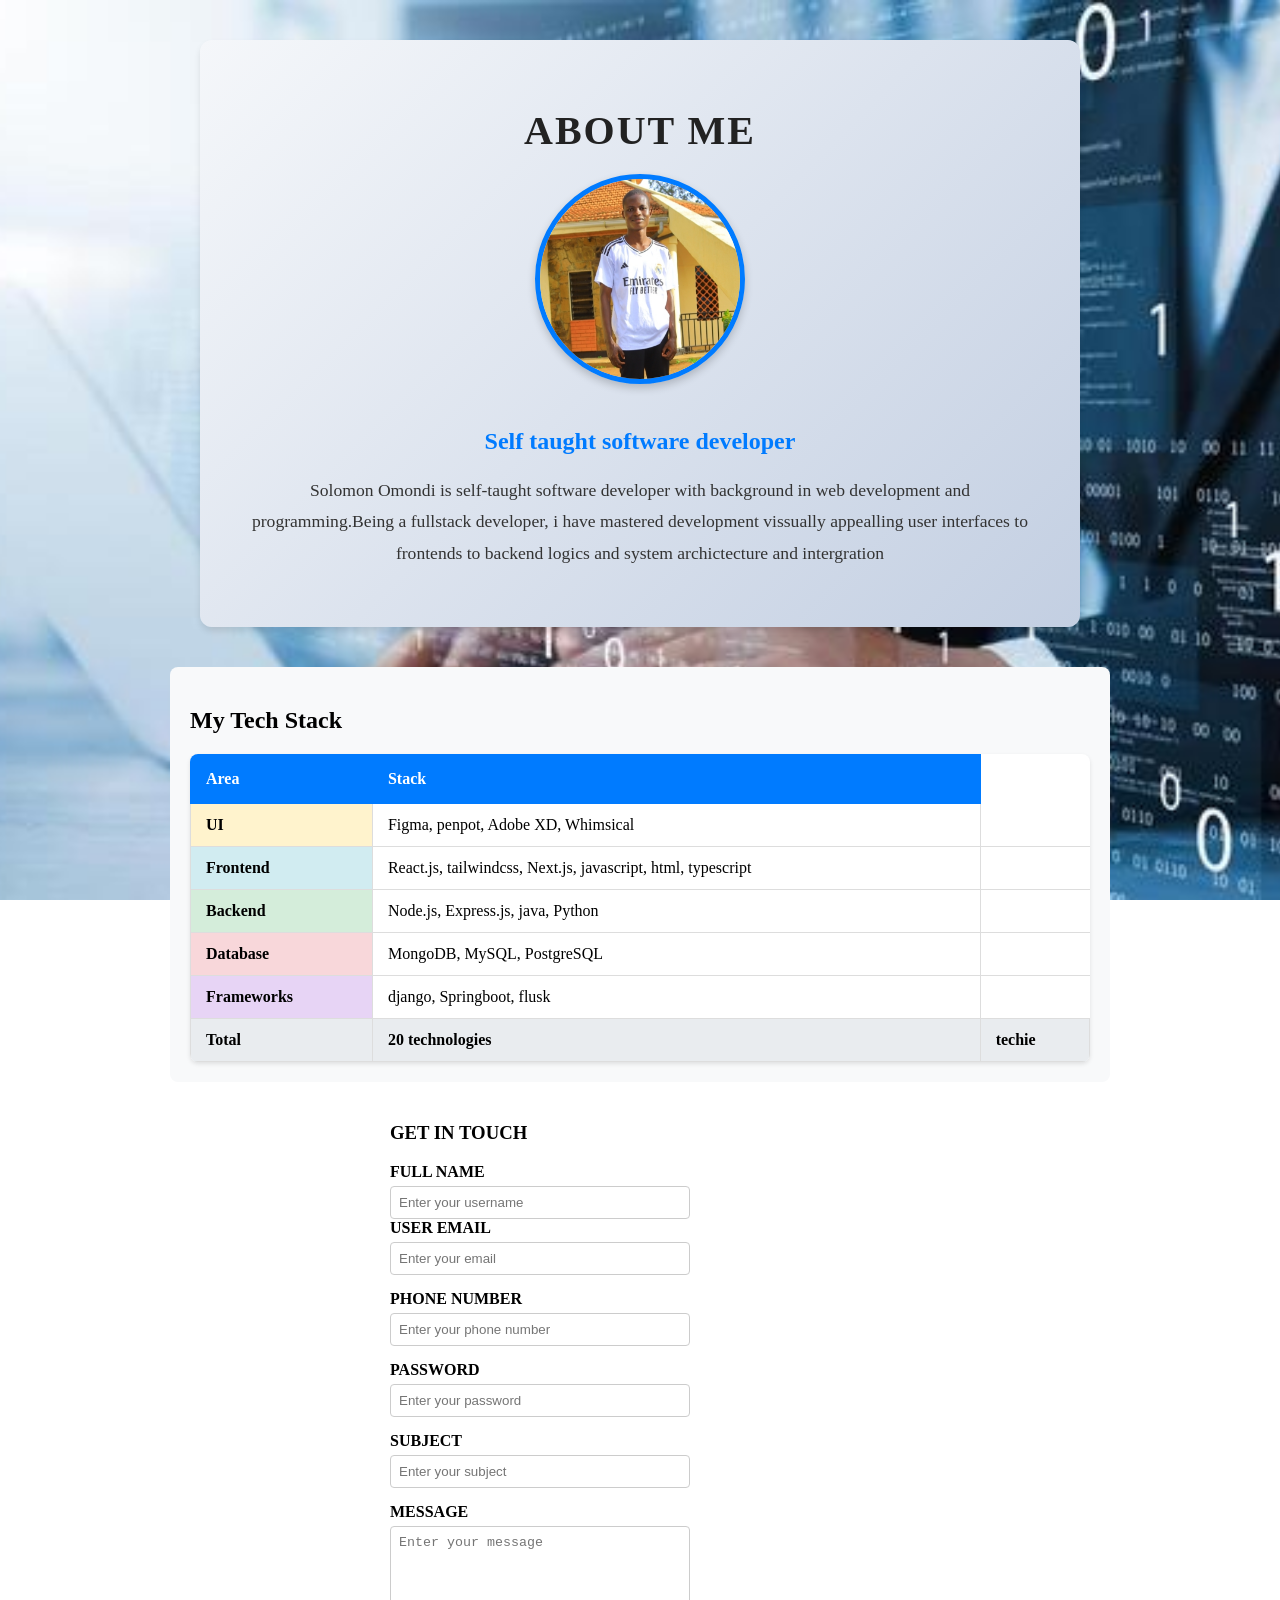
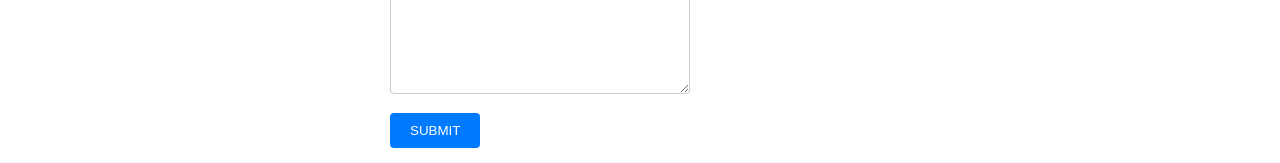
==== index.html @ 86e0ae90 "rename the main file to index.html" ====
<!DOCTYPE html>
<html lang="en">
<head>
    <meta charset="UTF-8">
    <meta name="viewport" content="width=, initial-scale=1.0">
    <title>Document</title>
    <link rel="stylesheet" href="styleme.css">
</head>
<body>
    <div id="about-section">
    <h1>ABout ME</h1>
    <img src="my.jpeg" width="200" height="200" alt="my profile">
    <h2>Self taught software developer</h2>
    <p>Solomon Omondi is  self-taught software developer with
         background in web development and programming.Being a fullstack
        developer, i have mastered development vissually appealling user interfaces
         to frontends to  backend logics and system archictecture and intergration</p>
    </div>
        
    <div id="tech-stack">
         <section id="tech stack">
            <h2>My Tech Stack</h2>
            <table>
                <thead>
                    <tr>
                        <th class="heading">Area</th>
                        <th colspan="2" class="heading ">Stack</th>
                    </tr>
                </thead>
                <tfoot>
                    <td class="footer">Total</td>
                    <td colspan="2" class="footer">20 technologies</td>
                    <td>techie</td>
                </tfoot>
                <tbody>
                   <tr>
                   <td class="UI">UI</td>
                   <td colspan="2">Figma, penpot, Adobe XD, Whimsical</td>
                   </tr>

                   <tr>
                     <td class="Frontend">Frontend</td>
                     <td colspan="2">React.js, tailwindcss, Next.js, javascript, html, typescript</td>
                    </tr>

                  <tr>
                   <td class="Backend">Backend</td>
                    <td colspan="2">Node.js, Express.js, java, Python</td>
                    </tr>
                     <tr>
                    <td class="Database">Database</td>
                    <td colspan="2">MongoDB, MySQL, PostgreSQL</td>
                
                     </tr>

                    

                     <tr>
                    <td class="Frameworks">Frameworks</td>
                    <td colspan="2">django, Springboot, flusk</td>
                
                     </tr>

                     
                </tbody>
            </table>

         </section>
    </div>

    <div id="contact-section">

         <section id="form selection">
            <form action="" method="post">
                <h3>GET IN TOUCH</h3>

                <div class="form-group">
                <label for="name" class="username" name = "username">FULL NAME</label>
                <input type="text" name="username" placeholder="Enter your username" required>
              
                <div class="form-group">
                <label for="name" class="useremail" aria-required="true">USER EMAIL</label>
                <input type="text" placeholder="Enter your email" required>
                </div>
               
                <div class="form-group">
                <label for="number" class="usernumber" aria-required="true">PHONE NUMBER</label>
                <input type="number" placeholder="Enter your phone number" required>
                </div>

                <div class="form-group">
                <label for="password" class="userpassword" aria-required="true">PASSWORD</label>
                <input type="password" placeholder="Enter your password" required>
                </div>

                <div class="form-group">
                <label for="subject">SUBJECT</label>
                <input type="text" placeholder="Enter your subject" required>
                </div>

                <div class="form-group">
                <label for="message">MESSAGE</label>
                <textarea name="message" id="txetarea" rows="10" cols="50" placeholder="Enter your message" required></textarea>
                </div>

                <div class="form-group">
                <button type="submit">SUBMIT</button>
                </div>
                


            </form>

         </section>
    </div>
   
</body>
</html>
---- styleme.css ----
body {
    background-image: url('software.jpg');
    background-size: cover;
    background-attachment: fixed;
    background-position: center;
    margin: 0;
    padding: 0;
}
/* About Section Styling */
#about-section {
    max-width: 800px;
    margin: 40px auto;
    padding: 40px;
    background: linear-gradient(135deg, #f5f7fa 0%, #c3cfe2 100%);
    border-radius: 12px;
    text-align: center;
    box-shadow: 0 4px 6px rgba(0, 0, 0, 0.1);
}

#about-section h1 {
    font-size: 2.5em;
    color: #222;
    margin-bottom: 20px;
    text-transform: uppercase;
    letter-spacing: 2px;
}

#about-section h2 {
    font-size: 1.5em;
    color: #007bff;
    margin-bottom: 20px;
    font-weight: 600;
}

#about-section img {
    width: 200px;
    height: 200px;
    border-radius: 50%;
    border: 5px solid #007bff;
    margin-bottom: 20px;
    object-fit: cover;
    box-shadow: 0 4px 8px rgba(0, 0, 0, 0.2);
    transition: transform 0.3s ease;
}

#about-section img:hover {
    transform: scale(1.05);
}

#about-section p {
    font-size: 1.1em;
    line-height: 1.8;
    color: #333;
    margin-top: 15px;
}
/* Tech Stack Table Styling */
#tech-stack {
    max-width: 900px;
    margin: 40px auto;
    padding: 20px;
    background-color: #f8f9fa;
    border-radius: 8px;
}

#tech-stack h3 {
    text-align: center;
    margin-bottom: 20px;
    color: #333;
}

table {
    width: 100%;
    border-collapse: collapse;
    background-color: white;
    box-shadow: 0 2px 4px rgba(0, 0, 0, 0.1);
    border-radius: 8px;
    overflow: hidden;
}

table thead {
    background-color: #007bff;
    color: white;
}

table th {
    padding: 15px;
    text-align: left;
    font-weight: bold;
    border: 1px solid #007bff;
}

table tbody tr {
    border-bottom: 1px solid #ddd;
    transition: background-color 0.3s ease;
}

table tbody tr:hover {
    background-color: #f0f8ff;
}

table td {
    padding: 12px 15px;
    border: 1px solid #ddd;
}

/* Color coding for different tech areas */
table td.UI {
    background-color: #fff3cd;
    font-weight: bold;
}

table td.Frontend {
    background-color: #d1ecf1;
    font-weight: bold;
}

table td.Backend {
    background-color: #d4edda;
    font-weight: bold;
}

table td.Database {
    background-color: #f8d7da;
    font-weight: bold;
}

table td.Frameworks {
    background-color: #e7d4f5;
    font-weight: bold;
}

table tfoot {
    background-color: #e9ecef;
}

table tfoot td {
    padding: 12px 15px;
    font-weight: bold;
    border: 1px solid #ddd;
}
form {
        max-width: 500px;
        margin: 0 auto;
     
    }
    .form-group {
        margin-bottom: 15px;
    }

    .form-group label {
        display: block;
        margin-bottom: 5px;
        font-weight: bold;
    }

    .form-group input,
    .form-group textarea {
        width: 300px;
        padding: 8px;
        border: 1px solid #ccc;
        border-radius: 4px;
        box-sizing: border-box;
    }

    .form-group button {
        padding: 10px 20px;
        background-color: #007bff;
        color: white;
        border: none;
        border-radius: 4px;
        cursor: pointer;
    }

    .form-group button:hover {
        background-color: #0056b3;
    }
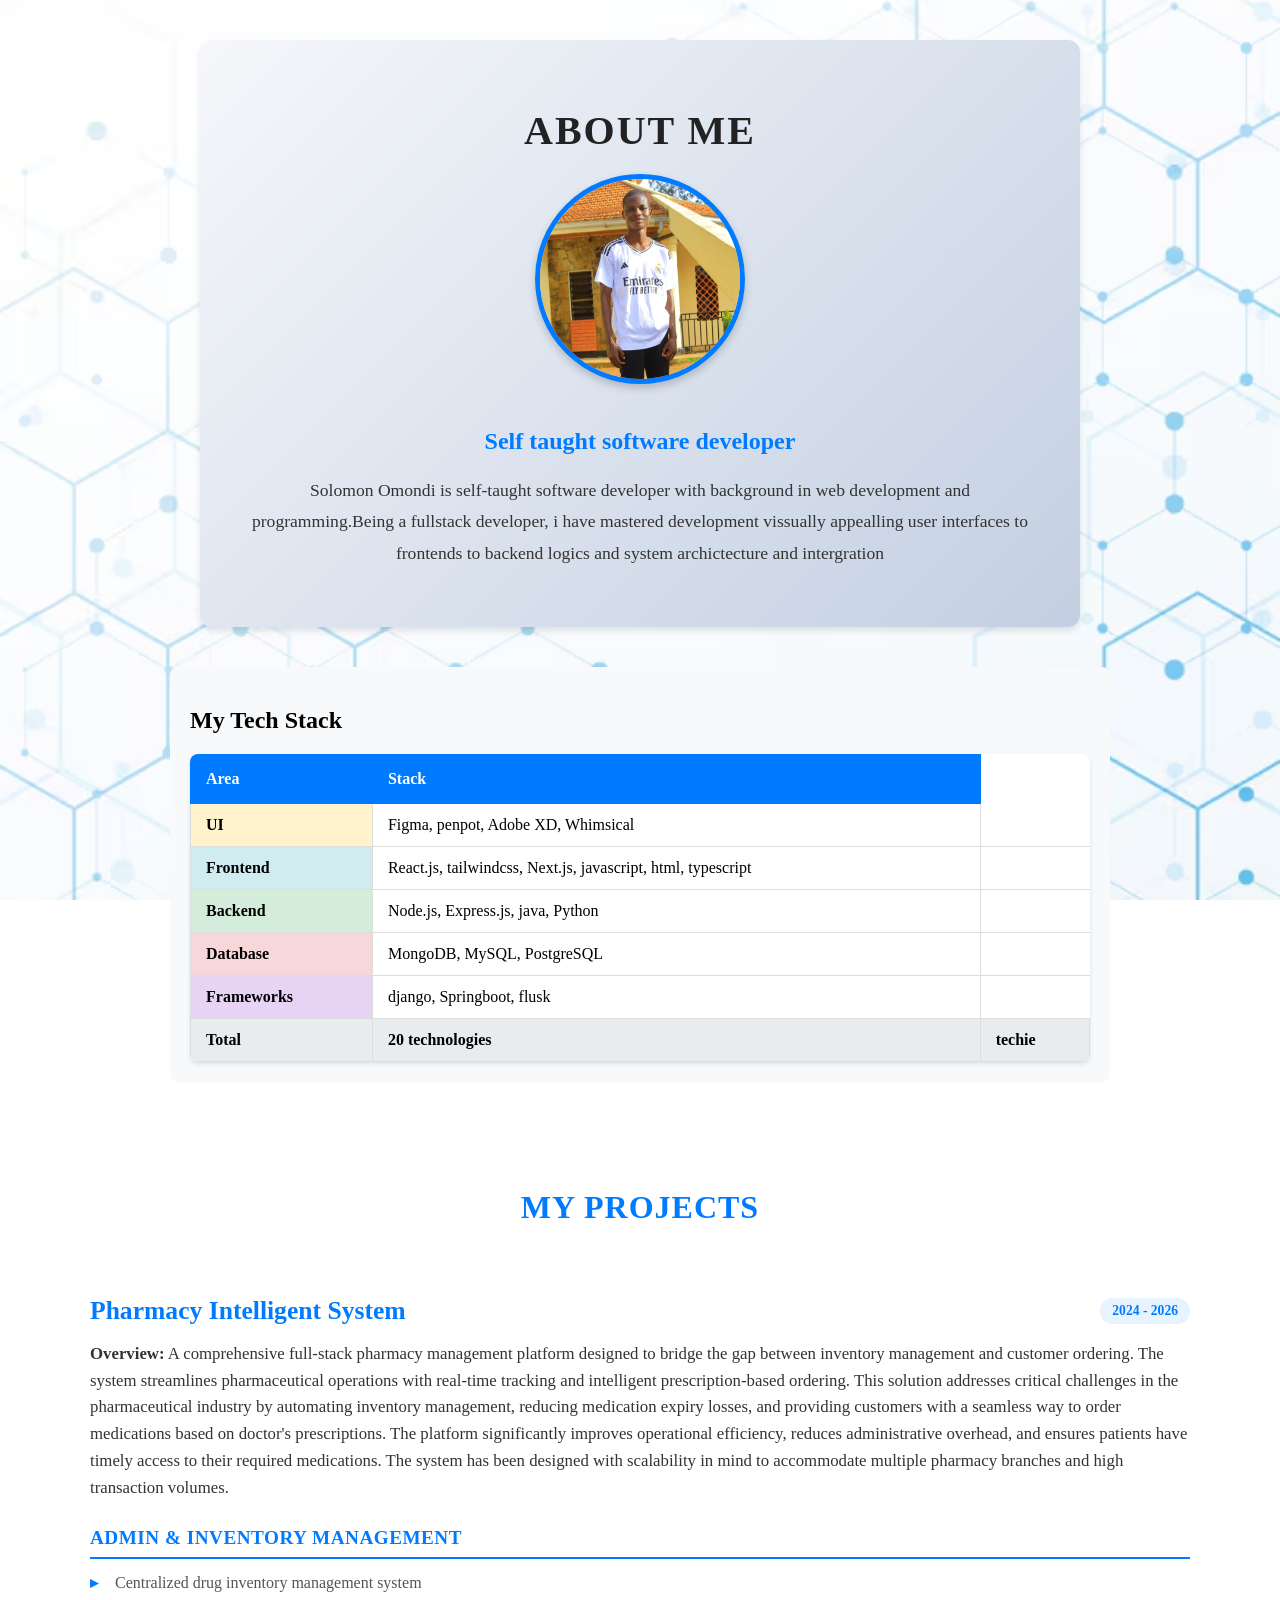
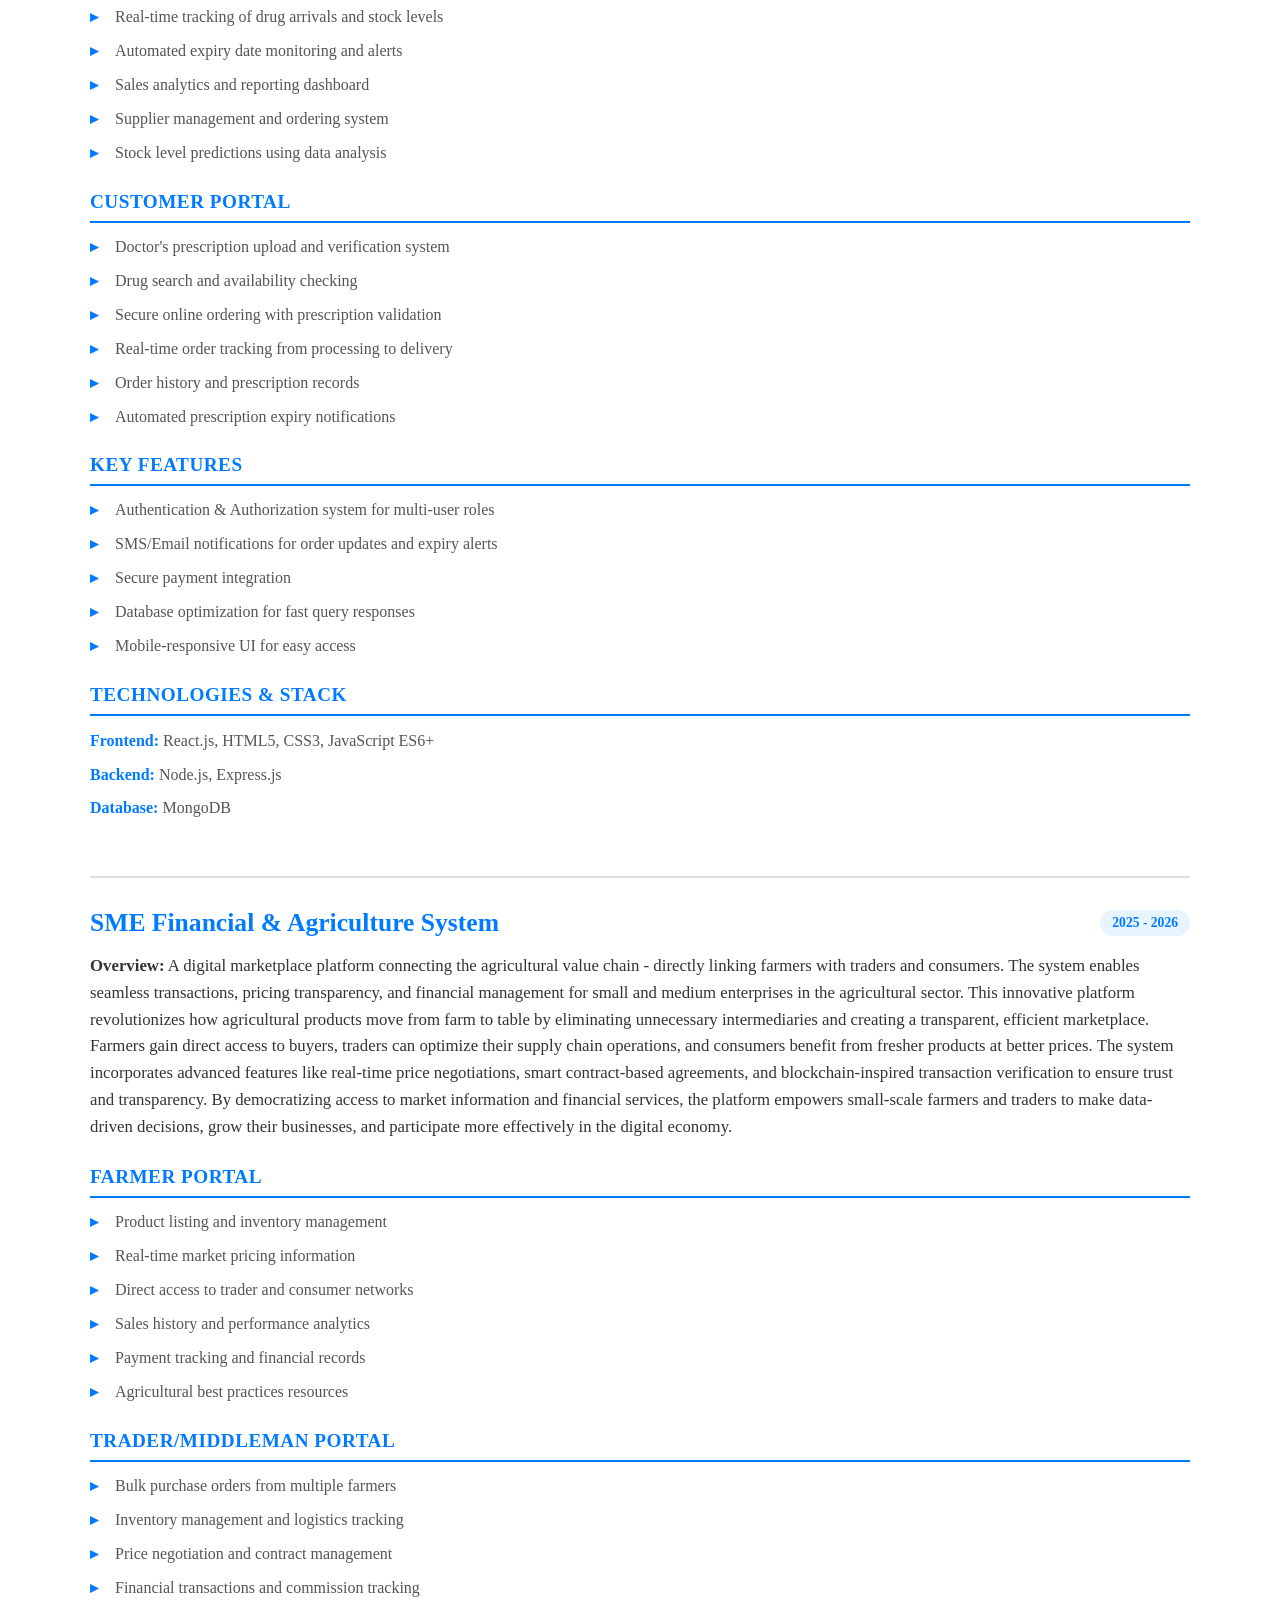
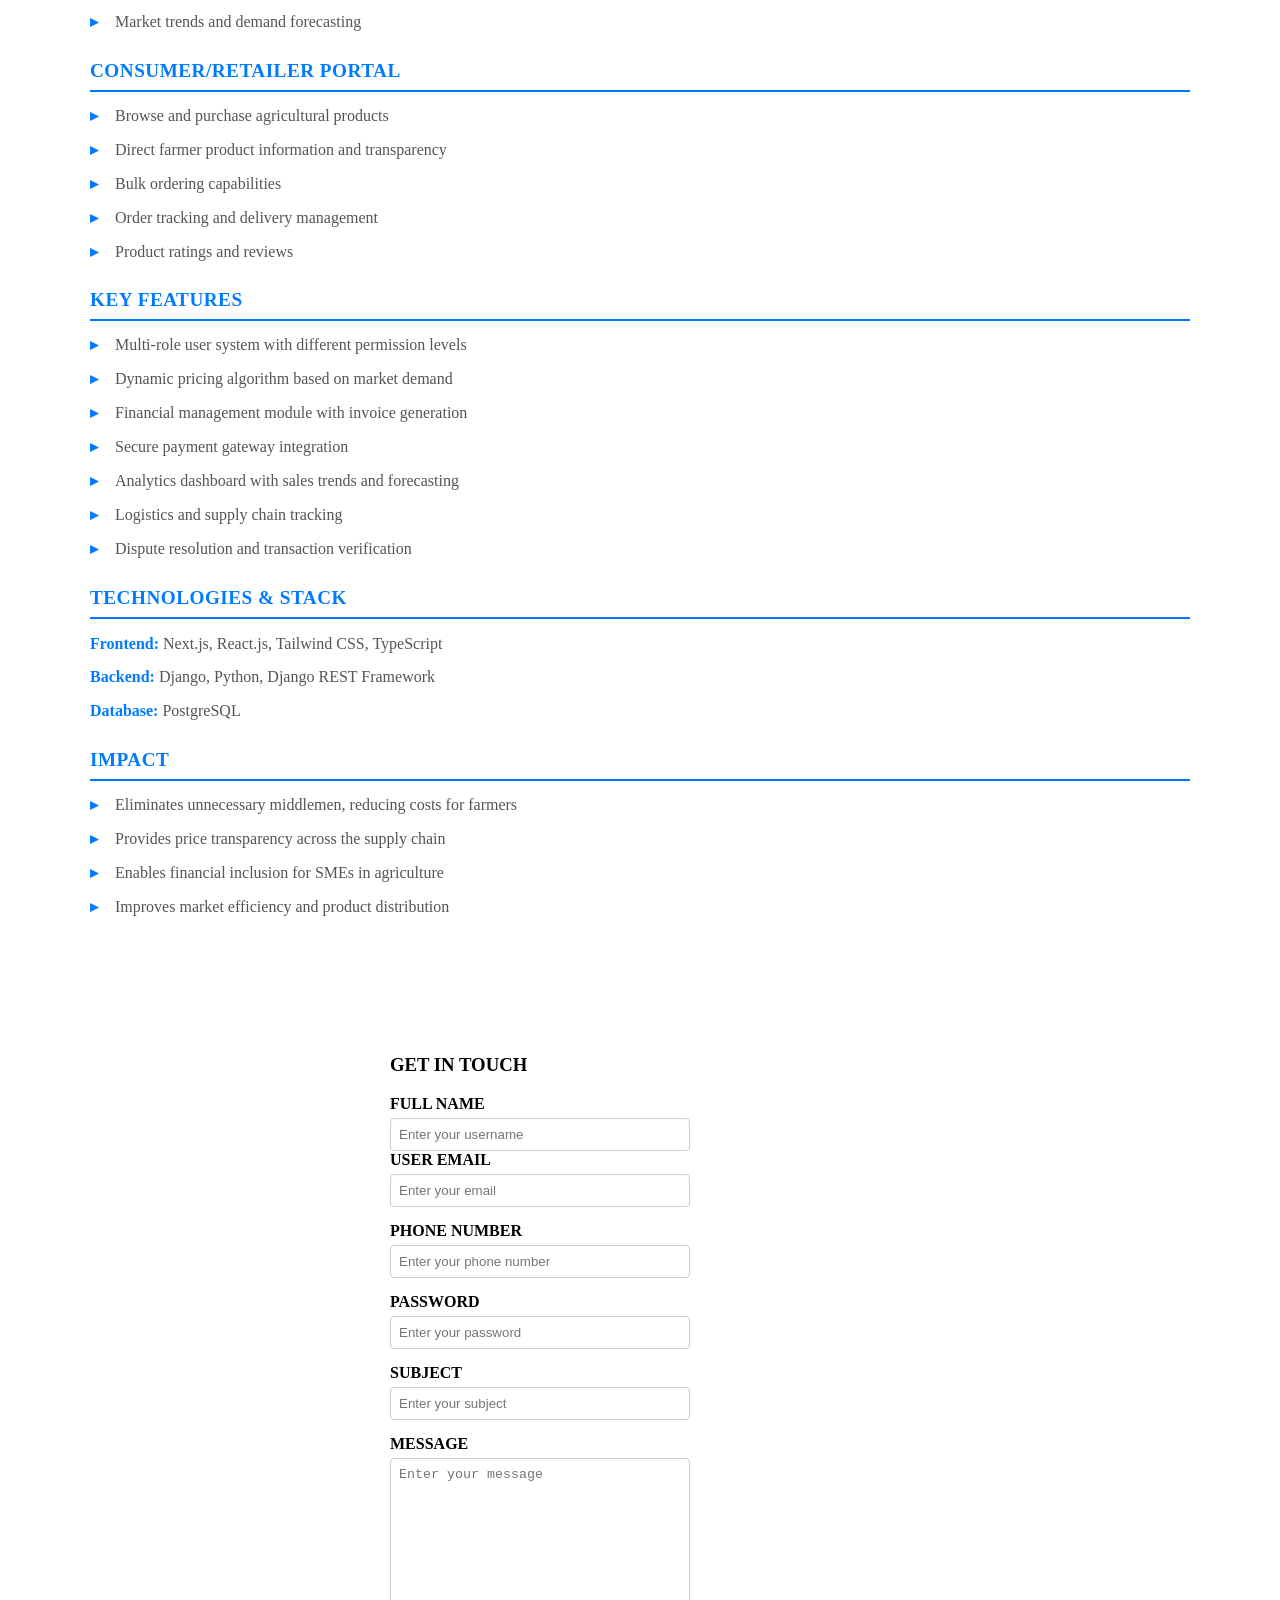
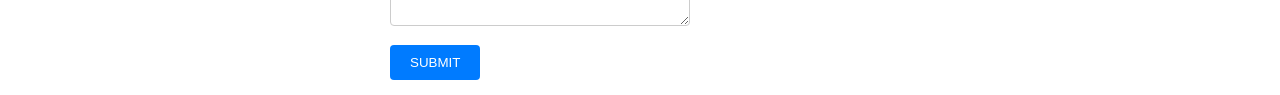
==== commit bb1fc8c7: "added my project section" ====
--- a/index.html
+++ b/index.html
@@ -68,6 +68,138 @@
          </section>
     </div>
 
+   <div id="projects-section">
+    <h2>My Projects</h2>
+    
+    <div class="project">
+        <div class="project-header">
+            <h3>Pharmacy Intelligent System</h3>
+            <span class="project-date">2024 - 2026</span>
+        </div>
+        
+        <p class="project-overview"><strong>Overview:</strong> A comprehensive full-stack pharmacy management platform designed to bridge the gap between inventory management and customer ordering. The system streamlines pharmaceutical operations with real-time tracking and intelligent prescription-based ordering. This solution addresses critical challenges in the pharmaceutical industry by automating inventory management, reducing medication expiry losses, and providing customers with a seamless way to order medications based on doctor's prescriptions. The platform significantly improves operational efficiency, reduces administrative overhead, and ensures patients have timely access to their required medications. The system has been designed with scalability in mind to accommodate multiple pharmacy branches and high transaction volumes.</p>
+        
+        <div class="project-details">
+            <div class="detail-section">
+                <h4>Admin & Inventory Management</h4>
+                <ul>
+                    <li>Centralized drug inventory management system</li>
+                    <li>Real-time tracking of drug arrivals and stock levels</li>
+                    <li>Automated expiry date monitoring and alerts</li>
+                    <li>Sales analytics and reporting dashboard</li>
+                    <li>Supplier management and ordering system</li>
+                    <li>Stock level predictions using data analysis</li>
+                </ul>
+            </div>
+            
+            <div class="detail-section">
+                <h4>Customer Portal</h4>
+                <ul>
+                    <li>Doctor's prescription upload and verification system</li>
+                    <li>Drug search and availability checking</li>
+                    <li>Secure online ordering with prescription validation</li>
+                    <li>Real-time order tracking from processing to delivery</li>
+                    <li>Order history and prescription records</li>
+                    <li>Automated prescription expiry notifications</li>
+                </ul>
+            </div>
+            
+            <div class="detail-section">
+                <h4>Key Features</h4>
+                <ul>
+                    <li>Authentication & Authorization system for multi-user roles</li>
+                    <li>SMS/Email notifications for order updates and expiry alerts</li>
+                    <li>Secure payment integration</li>
+                    <li>Database optimization for fast query responses</li>
+                    <li>Mobile-responsive UI for easy access</li>
+                </ul>
+            </div>
+            
+            <div class="detail-section">
+                <h4>Technologies & Stack</h4>
+                <p><strong>Frontend:</strong> React.js, HTML5, CSS3, JavaScript ES6+</p>
+                <p><strong>Backend:</strong> Node.js, Express.js</p>
+                <p><strong>Database:</strong> MongoDB</p>
+            </div>
+        </div>
+    </div>
+
+    <div class="project">
+        <div class="project-header">
+            <h3>SME Financial & Agriculture System</h3>
+            <span class="project-date">2025 - 2026</span>
+        </div>
+        
+        <p class="project-overview"><strong>Overview:</strong> A digital marketplace platform connecting the agricultural value chain - directly linking farmers with traders and consumers. The system enables seamless transactions, pricing transparency, and financial management for small and medium enterprises in the agricultural sector. This innovative platform revolutionizes how agricultural products move from farm to table by eliminating unnecessary intermediaries and creating a transparent, efficient marketplace. Farmers gain direct access to buyers, traders can optimize their supply chain operations, and consumers benefit from fresher products at better prices. The system incorporates advanced features like real-time price negotiations, smart contract-based agreements, and blockchain-inspired transaction verification to ensure trust and transparency. By democratizing access to market information and financial services, the platform empowers small-scale farmers and traders to make data-driven decisions, grow their businesses, and participate more effectively in the digital economy.</p>
+        
+        <div class="project-details">
+            <div class="detail-section">
+                <h4>Farmer Portal</h4>
+                <ul>
+                    <li>Product listing and inventory management</li>
+                    <li>Real-time market pricing information</li>
+                    <li>Direct access to trader and consumer networks</li>
+                    <li>Sales history and performance analytics</li>
+                    <li>Payment tracking and financial records</li>
+                    <li>Agricultural best practices resources</li>
+                </ul>
+            </div>
+            
+            <div class="detail-section">
+                <h4>Trader/Middleman Portal</h4>
+                <ul>
+                    <li>Bulk purchase orders from multiple farmers</li>
+                    <li>Inventory management and logistics tracking</li>
+                    <li>Price negotiation and contract management</li>
+                    <li>Financial transactions and commission tracking</li>
+                    <li>Market trends and demand forecasting</li>
+                </ul>
+            </div>
+            
+            <div class="detail-section">
+                <h4>Consumer/Retailer Portal</h4>
+                <ul>
+                    <li>Browse and purchase agricultural products</li>
+                    <li>Direct farmer product information and transparency</li>
+                    <li>Bulk ordering capabilities</li>
+                    <li>Order tracking and delivery management</li>
+                    <li>Product ratings and reviews</li>
+                </ul>
+            </div>
+            
+            <div class="detail-section">
+                <h4>Key Features</h4>
+                <ul>
+                    <li>Multi-role user system with different permission levels</li>
+                    <li>Dynamic pricing algorithm based on market demand</li>
+                    <li>Financial management module with invoice generation</li>
+                    <li>Secure payment gateway integration</li>
+                    <li>Analytics dashboard with sales trends and forecasting</li>
+                    <li>Logistics and supply chain tracking</li>
+                    <li>Dispute resolution and transaction verification</li>
+                </ul>
+            </div>
+            
+            <div class="detail-section">
+                <h4>Technologies & Stack</h4>
+                <p><strong>Frontend:</strong> Next.js, React.js, Tailwind CSS, TypeScript</p>
+                <p><strong>Backend:</strong> Django, Python, Django REST Framework</p>
+                <p><strong>Database:</strong> PostgreSQL</p>
+            </div>
+            
+            <div class="detail-section">
+                <h4>Impact</h4>
+                <ul>
+                    <li>Eliminates unnecessary middlemen, reducing costs for farmers</li>
+                    <li>Provides price transparency across the supply chain</li>
+                    <li>Enables financial inclusion for SMEs in agriculture</li>
+                    <li>Improves market efficiency and product distribution</li>
+                </ul>
+            </div>
+        </div>
+    </div>
+</div>
+
     <div id="contact-section">
 
          <section id="form selection">
--- a/styleme.css
+++ b/styleme.css
@@ -1,6 +1,6 @@
 
 body {
-    background-image: url('software.jpg');
+    background-image: url('tech.avif');
     background-size: cover;
     background-attachment: fixed;
     background-position: center;
@@ -175,3 +175,109 @@
     .form-group button:hover {
         background-color: #0056b3;
     }
+
+    /* Projects Section Styling */
+#projects-section {
+    max-width: 1100px;
+    margin: 40px auto;
+    padding: 40px;
+}
+
+#projects-section h2 {
+    text-align: center;
+    font-size: 2em;
+    color: #007bff;
+    margin-bottom: 40px;
+    text-transform: uppercase;
+    letter-spacing: 1px;
+}
+
+.project {
+    padding: 30px 0;
+    border-bottom: 2px solid #ddd;
+}
+
+.project:last-child {
+    border-bottom: none;
+}
+
+.project-header {
+    display: flex;
+    justify-content: space-between;
+    align-items: center;
+    margin-bottom: 15px;
+}
+
+.project-header h3 {
+    color: #007bff;
+    font-size: 1.6em;
+    margin: 0;
+    flex: 1;
+}
+
+.project-date {
+    background-color: #e7f3ff;
+    color: #007bff;
+    padding: 5px 12px;
+    border-radius: 20px;
+    font-size: 0.85em;
+    font-weight: 600;
+    white-space: nowrap;
+}
+
+.project-overview {
+    color: #333;
+    font-size: 1.05em;
+    line-height: 1.6;
+    margin: 15px 0;
+}
+
+.project-details {
+    margin-top: 25px;
+}
+
+.detail-section {
+    margin-bottom: 25px;
+}
+
+.detail-section h4 {
+    color: #007bff;
+    font-size: 1.2em;
+    margin-bottom: 12px;
+    text-transform: uppercase;
+    letter-spacing: 0.5px;
+    border-bottom: 2px solid #007bff;
+    padding-bottom: 8px;
+}
+
+.detail-section ul {
+    list-style: none;
+    padding-left: 0;
+    margin: 0;
+}
+
+.detail-section ul li {
+    color: #555;
+    margin-bottom: 10px;
+    padding-left: 25px;
+    position: relative;
+    line-height: 1.5;
+}
+
+.detail-section ul li:before {
+    content: "▸";
+    color: #007bff;
+    position: absolute;
+    left: 0;
+    font-weight: bold;
+}
+
+.detail-section p {
+    color: #555;
+    line-height: 1.6;
+    margin: 8px 0;
+}
+
+.detail-section p strong {
+    color: #007bff;
+}
